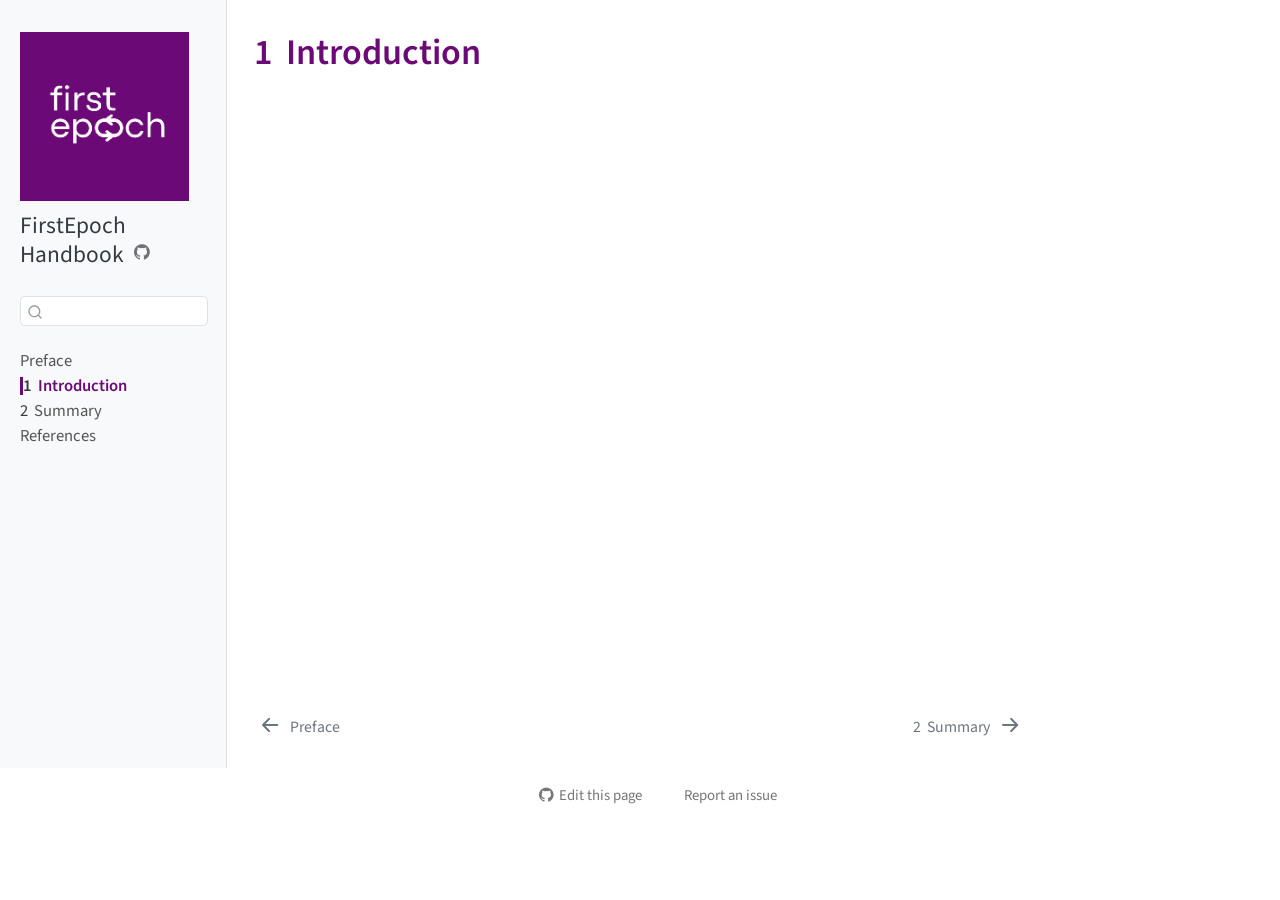
==== intro.html @ e21d6d07 "Built site for gh-pages" ====
<!DOCTYPE html>
<html xmlns="http://www.w3.org/1999/xhtml" lang="en" xml:lang="en"><head>

<meta charset="utf-8">
<meta name="generator" content="quarto-1.9.38">

<meta name="viewport" content="width=device-width, initial-scale=1.0, user-scalable=yes">


<title>1&nbsp; Introduction – FirstEpoch Handbook</title>
<style>
/* Default styles provided by pandoc.
** See https://pandoc.org/MANUAL.html#variables-for-html for config info.
*/
code{white-space: pre-wrap;}
span.smallcaps{font-variant: small-caps;}
div.columns{display: flex; gap: min(4vw, 1.5em);}
div.column{flex: auto; overflow-x: auto;}
div.hanging-indent{margin-left: 1.5em; text-indent: -1.5em;}
ul.task-list{list-style: none;}
ul.task-list li input[type="checkbox"] {
  width: 0.8em;
  margin: 0 0.8em 0.2em -1em; /* quarto-specific, see https://github.com/quarto-dev/quarto-cli/issues/4556 */ 
  vertical-align: middle;
}
</style>


<script src="site_libs/quarto-nav/quarto-nav.js"></script>
<script src="site_libs/quarto-nav/headroom.min.js"></script>
<script src="site_libs/clipboard/clipboard.min.js"></script>
<script src="site_libs/quarto-search/autocomplete.umd.js"></script>
<script src="site_libs/quarto-search/fuse.min.js"></script>
<script src="site_libs/quarto-search/quarto-search.js"></script>
<meta name="quarto:offset" content="./">
<link href="./summary.html" rel="next">
<link href="./index.html" rel="prev">
<link href="./assets/logo-square.png" rel="icon" type="image/png">
<script src="site_libs/quarto-html/quarto.js" type="module"></script>
<script src="site_libs/quarto-html/tabsets/tabsets.js" type="module"></script>
<script src="site_libs/quarto-html/popper.min.js"></script>
<script src="site_libs/quarto-html/tippy.umd.min.js"></script>
<script src="site_libs/quarto-html/anchor.min.js"></script>
<link href="site_libs/quarto-html/tippy.css" rel="stylesheet">
<link href="site_libs/quarto-html/quarto-syntax-highlighting-de63f62b328812d8e578a4d74e282472.css" rel="stylesheet" id="quarto-text-highlighting-styles">
<script src="site_libs/bootstrap/bootstrap.min.js"></script>
<link href="site_libs/bootstrap/bootstrap-icons.css" rel="stylesheet">
<link href="site_libs/bootstrap/bootstrap-70122dcd299b088958f5e030dedbab4e.min.css" rel="stylesheet" append-hash="true" id="quarto-bootstrap" data-mode="light">
<script id="quarto-search-options" type="application/json">{
  "location": "sidebar",
  "copy-button": false,
  "collapse-after": 3,
  "panel-placement": "start",
  "type": "textbox",
  "limit": 50,
  "keyboard-shortcut": [
    "f",
    "/",
    "s"
  ],
  "show-item-context": false,
  "language": {
    "search-no-results-text": "No results",
    "search-matching-documents-text": "matching documents",
    "search-copy-link-title": "Copy link to search",
    "search-hide-matches-text": "Hide additional matches",
    "search-more-match-text": "more match in this document",
    "search-more-matches-text": "more matches in this document",
    "search-clear-button-title": "Clear",
    "search-text-placeholder": "",
    "search-detached-cancel-button-title": "Cancel",
    "search-submit-button-title": "Submit",
    "search-label": "Search"
  }
}</script>


</head>

<body class="nav-sidebar docked quarto-light">

<div id="quarto-search-results"></div>
  <header id="quarto-header" class="headroom fixed-top">
  <nav class="quarto-secondary-nav">
    <div class="container-fluid d-flex">
      <button type="button" class="quarto-btn-toggle btn" data-bs-toggle="collapse" role="button" data-bs-target=".quarto-sidebar-collapse-item" aria-controls="quarto-sidebar" aria-expanded="false" aria-label="Toggle sidebar navigation" onclick="if (window.quartoToggleHeadroom) { window.quartoToggleHeadroom(); }">
        <i class="bi bi-layout-text-sidebar-reverse"></i>
      </button>
        <nav class="quarto-page-breadcrumbs" aria-label="breadcrumb"><ol class="breadcrumb"><li class="breadcrumb-item"><a href="./intro.html"><span class="chapter-number">1</span>&nbsp; <span class="chapter-title">Introduction</span></a></li></ol></nav>
        <a class="flex-grow-1" role="navigation" data-bs-toggle="collapse" data-bs-target=".quarto-sidebar-collapse-item" aria-controls="quarto-sidebar" aria-expanded="false" aria-label="Toggle sidebar navigation" onclick="if (window.quartoToggleHeadroom) { window.quartoToggleHeadroom(); }">      
        </a>
      <button type="button" class="btn quarto-search-button" aria-label="Search" onclick="window.quartoOpenSearch();">
        <i class="bi bi-search"></i>
      </button>
    </div>
  </nav>
</header>
<!-- content -->
<div id="quarto-content" class="quarto-container page-columns page-rows-contents page-layout-article">
<!-- sidebar -->
  <nav id="quarto-sidebar" class="sidebar collapse collapse-horizontal quarto-sidebar-collapse-item sidebar-navigation docked overflow-auto">
    <div class="pt-lg-2 mt-2 text-left sidebar-header sidebar-header-stacked">
      <a href="./index.html" class="sidebar-logo-link">
      <img src="./assets/logo-square.png" alt="" class="sidebar-logo light-content py-0 d-lg-inline d-none">
      <img src="./assets/logo-square.png" alt="" class="sidebar-logo dark-content py-0 d-lg-inline d-none">
      </a>
    <div class="sidebar-title mb-0 py-0">
      <a href="./">FirstEpoch Handbook</a> 
        <div class="sidebar-tools-main">
    <a href="https://github.com/firstepoch/handbook" title="Source Code" class="quarto-navigation-tool px-1" aria-label="Source Code"><i class="bi bi-github"></i></a>
</div>
    </div>
      </div>
        <div class="mt-2 flex-shrink-0 align-items-center">
        <div class="sidebar-search">
        <div id="quarto-search" class="" title="Search"></div>
        </div>
        </div>
    <div class="sidebar-menu-container"> 
    <ul class="list-unstyled mt-1">
        <li class="sidebar-item">
  <div class="sidebar-item-container"> 
  <a href="./index.html" class="sidebar-item-text sidebar-link">
 <span class="menu-text">Preface</span></a>
  </div>
</li>
        <li class="sidebar-item">
  <div class="sidebar-item-container"> 
  <a href="./intro.html" class="sidebar-item-text sidebar-link active">
 <span class="menu-text"><span class="chapter-number">1</span>&nbsp; <span class="chapter-title">Introduction</span></span></a>
  </div>
</li>
        <li class="sidebar-item">
  <div class="sidebar-item-container"> 
  <a href="./summary.html" class="sidebar-item-text sidebar-link">
 <span class="menu-text"><span class="chapter-number">2</span>&nbsp; <span class="chapter-title">Summary</span></span></a>
  </div>
</li>
        <li class="sidebar-item">
  <div class="sidebar-item-container"> 
  <a href="./references.html" class="sidebar-item-text sidebar-link">
 <span class="menu-text">References</span></a>
  </div>
</li>
    </ul>
    </div>
</nav>
<div id="quarto-sidebar-glass" class="quarto-sidebar-collapse-item" data-bs-toggle="collapse" data-bs-target=".quarto-sidebar-collapse-item"></div>
<!-- margin-sidebar -->
    <div id="quarto-margin-sidebar" class="sidebar margin-sidebar zindex-bottom">
        
    </div>
<!-- main -->
<main class="content" id="quarto-document-content">

<header id="title-block-header" class="quarto-title-block default">
<div class="quarto-title">
<h1 class="title"><span class="chapter-number">1</span>&nbsp; <span class="chapter-title">Introduction</span></h1>
</div>



<div class="quarto-title-meta">

    
  
    
  </div>
  


</header>





</main> <!-- /main -->
<script id="quarto-html-after-body" type="application/javascript">
  window.document.addEventListener("DOMContentLoaded", function (event) {
    const icon = "";
    const anchorJS = new window.AnchorJS();
    anchorJS.options = {
      placement: 'right',
      icon: icon
    };
    anchorJS.add('.anchored');
    const isCodeAnnotation = (el) => {
      for (const clz of el.classList) {
        if (clz.startsWith('code-annotation-')) {                     
          return true;
        }
      }
      return false;
    }
    const onCopySuccess = function(e) {
      // button target
      const button = e.trigger;
      // don't keep focus
      button.blur();
      // flash "checked"
      button.classList.add('code-copy-button-checked');
      var currentTitle = button.getAttribute("title");
      button.setAttribute("title", "Copied!");
      let tooltip;
      if (window.bootstrap) {
        button.setAttribute("data-bs-toggle", "tooltip");
        button.setAttribute("data-bs-placement", "left");
        button.setAttribute("data-bs-title", "Copied!");
        tooltip = new bootstrap.Tooltip(button, 
          { trigger: "manual", 
            customClass: "code-copy-button-tooltip",
            offset: [0, -8]});
        tooltip.show();    
      }
      setTimeout(function() {
        if (tooltip) {
          tooltip.hide();
          button.removeAttribute("data-bs-title");
          button.removeAttribute("data-bs-toggle");
          button.removeAttribute("data-bs-placement");
        }
        button.setAttribute("title", currentTitle);
        button.classList.remove('code-copy-button-checked');
      }, 1000);
      // clear code selection
      e.clearSelection();
    }
    const getTextToCopy = function(trigger) {
      const outerScaffold = trigger.parentElement.cloneNode(true);
      const codeEl = outerScaffold.querySelector('code');
      for (const childEl of codeEl.children) {
        if (isCodeAnnotation(childEl)) {
          childEl.remove();
        }
      }
      return codeEl.innerText;
    }
    const clipboard = new window.ClipboardJS('.code-copy-button:not([data-in-quarto-modal])', {
      text: getTextToCopy
    });
    clipboard.on('success', onCopySuccess);
    if (window.document.getElementById('quarto-embedded-source-code-modal')) {
      const clipboardModal = new window.ClipboardJS('.code-copy-button[data-in-quarto-modal]', {
        text: getTextToCopy,
        container: window.document.getElementById('quarto-embedded-source-code-modal')
      });
      clipboardModal.on('success', onCopySuccess);
    }
      var localhostRegex = new RegExp(/^(?:http|https):\/\/localhost\:?[0-9]*\//);
      var mailtoRegex = new RegExp(/^mailto:/);
        var filterRegex = new RegExp("https:\/\/firstepoch\.github\.io\/handbook\/");
      var isInternal = (href) => {
          return filterRegex.test(href) || localhostRegex.test(href) || mailtoRegex.test(href);
      }
      // Inspect non-navigation links and adorn them if external
     var links = window.document.querySelectorAll('a[href]:not(.nav-link):not(.navbar-brand):not(.toc-action):not(.sidebar-link):not(.sidebar-item-toggle):not(.pagination-link):not(.no-external):not([aria-hidden]):not(.dropdown-item):not(.quarto-navigation-tool):not(.about-link)');
      for (var i=0; i<links.length; i++) {
        const link = links[i];
        if (!isInternal(link.href)) {
          // undo the damage that might have been done by quarto-nav.js in the case of
          // links that we want to consider external
          if (link.dataset.originalHref !== undefined) {
            link.href = link.dataset.originalHref;
          }
        }
      }
    function tippyHover(el, contentFn, onTriggerFn, onUntriggerFn) {
      const config = {
        allowHTML: true,
        maxWidth: 500,
        delay: 100,
        arrow: false,
        appendTo: function(el) {
            return el.parentElement;
        },
        interactive: true,
        interactiveBorder: 10,
        theme: 'quarto',
        placement: 'bottom-start',
      };
      if (contentFn) {
        config.content = contentFn;
      }
      if (onTriggerFn) {
        config.onTrigger = onTriggerFn;
      }
      if (onUntriggerFn) {
        config.onUntrigger = onUntriggerFn;
      }
      window.tippy(el, config); 
    }
    const noterefs = window.document.querySelectorAll('a[role="doc-noteref"]');
    for (var i=0; i<noterefs.length; i++) {
      const ref = noterefs[i];
      tippyHover(ref, function() {
        // use id or data attribute instead here
        let href = ref.getAttribute('data-footnote-href') || ref.getAttribute('href');
        try { href = new URL(href).hash; } catch {}
        const id = href.replace(/^#\/?/, "");
        const note = window.document.getElementById(id);
        if (note) {
          return note.innerHTML;
        } else {
          return "";
        }
      });
    }
    const xrefs = window.document.querySelectorAll('a.quarto-xref');
    const processXRef = (id, note) => {
      // Strip column container classes
      const stripColumnClz = (el) => {
        el.classList.remove("page-full", "page-columns");
        if (el.children) {
          for (const child of el.children) {
            stripColumnClz(child);
          }
        }
      }
      stripColumnClz(note)
      if (id === null || id.startsWith('sec-')) {
        // Special case sections, only their first couple elements
        const container = document.createElement("div");
        if (note.children && note.children.length > 2) {
          container.appendChild(note.children[0].cloneNode(true));
          for (let i = 1; i < note.children.length; i++) {
            const child = note.children[i];
            if (child.tagName === "P" && child.innerText === "") {
              continue;
            } else {
              container.appendChild(child.cloneNode(true));
              break;
            }
          }
          if (window.Quarto?.typesetMath) {
            window.Quarto.typesetMath(container);
          }
          return container.innerHTML
        } else {
          if (window.Quarto?.typesetMath) {
            window.Quarto.typesetMath(note);
          }
          return note.innerHTML;
        }
      } else {
        // Remove any anchor links if they are present
        const anchorLink = note.querySelector('a.anchorjs-link');
        if (anchorLink) {
          anchorLink.remove();
        }
        if (window.Quarto?.typesetMath) {
          window.Quarto.typesetMath(note);
        }
        if (note.classList.contains("callout")) {
          return note.outerHTML;
        } else {
          return note.innerHTML;
        }
      }
    }
    for (var i=0; i<xrefs.length; i++) {
      const xref = xrefs[i];
      tippyHover(xref, undefined, function(instance) {
        instance.disable();
        let url = xref.getAttribute('href');
        let hash = undefined; 
        if (url.startsWith('#')) {
          hash = url;
        } else {
          try { hash = new URL(url).hash; } catch {}
        }
        if (hash) {
          const id = hash.replace(/^#\/?/, "");
          const note = window.document.getElementById(id);
          if (note !== null) {
            try {
              const html = processXRef(id, note.cloneNode(true));
              instance.setContent(html);
            } finally {
              instance.enable();
              instance.show();
            }
          } else {
            // See if we can fetch this
            fetch(url.split('#')[0])
            .then(res => res.text())
            .then(html => {
              const parser = new DOMParser();
              const htmlDoc = parser.parseFromString(html, "text/html");
              const note = htmlDoc.getElementById(id);
              if (note !== null) {
                const html = processXRef(id, note);
                instance.setContent(html);
              } 
            }).finally(() => {
              instance.enable();
              instance.show();
            });
          }
        } else {
          // See if we can fetch a full url (with no hash to target)
          // This is a special case and we should probably do some content thinning / targeting
          fetch(url)
          .then(res => res.text())
          .then(html => {
            const parser = new DOMParser();
            const htmlDoc = parser.parseFromString(html, "text/html");
            const note = htmlDoc.querySelector('main.content');
            if (note !== null) {
              // This should only happen for chapter cross references
              // (since there is no id in the URL)
              // remove the first header
              if (note.children.length > 0 && note.children[0].tagName === "HEADER") {
                note.children[0].remove();
              }
              const html = processXRef(null, note);
              instance.setContent(html);
            } 
          }).finally(() => {
            instance.enable();
            instance.show();
          });
        }
      }, function(instance) {
      });
    }
        let selectedAnnoteEl;
        const selectorForAnnotation = ( cell, annotation) => {
          let cellAttr = 'data-code-cell="' + cell + '"';
          let lineAttr = 'data-code-annotation="' +  annotation + '"';
          const selector = 'span[' + cellAttr + '][' + lineAttr + ']';
          return selector;
        }
        const selectCodeLines = (annoteEl) => {
          const doc = window.document;
          const targetCell = annoteEl.getAttribute("data-target-cell");
          const targetAnnotation = annoteEl.getAttribute("data-target-annotation");
          const annoteSpan = window.document.querySelector(selectorForAnnotation(targetCell, targetAnnotation));
          const lines = annoteSpan.getAttribute("data-code-lines").split(",");
          const lineIds = lines.map((line) => {
            return targetCell + "-" + line;
          })
          let top = null;
          let height = null;
          let parent = null;
          if (lineIds.length > 0) {
              //compute the position of the single el (top and bottom and make a div)
              const el = window.document.getElementById(lineIds[0]);
              top = el.offsetTop;
              height = el.offsetHeight;
              parent = el.parentElement.parentElement;
            if (lineIds.length > 1) {
              const lastEl = window.document.getElementById(lineIds[lineIds.length - 1]);
              const bottom = lastEl.offsetTop + lastEl.offsetHeight;
              height = bottom - top;
            }
            if (top !== null && height !== null && parent !== null) {
              // cook up a div (if necessary) and position it 
              let div = window.document.getElementById("code-annotation-line-highlight");
              if (div === null) {
                div = window.document.createElement("div");
                div.setAttribute("id", "code-annotation-line-highlight");
                div.style.position = 'absolute';
                parent.appendChild(div);
              }
              div.style.top = top - 2 + "px";
              div.style.height = height + 4 + "px";
              div.style.left = 0;
              let gutterDiv = window.document.getElementById("code-annotation-line-highlight-gutter");
              if (gutterDiv === null) {
                gutterDiv = window.document.createElement("div");
                gutterDiv.setAttribute("id", "code-annotation-line-highlight-gutter");
                gutterDiv.style.position = 'absolute';
                const codeCell = window.document.getElementById(targetCell);
                const gutter = codeCell.querySelector('.code-annotation-gutter');
                gutter.appendChild(gutterDiv);
              }
              gutterDiv.style.top = top - 2 + "px";
              gutterDiv.style.height = height + 4 + "px";
            }
            selectedAnnoteEl = annoteEl;
          }
        };
        const unselectCodeLines = () => {
          const elementsIds = ["code-annotation-line-highlight", "code-annotation-line-highlight-gutter"];
          elementsIds.forEach((elId) => {
            const div = window.document.getElementById(elId);
            if (div) {
              div.remove();
            }
          });
          selectedAnnoteEl = undefined;
        };
          // Handle positioning of the toggle
      window.addEventListener(
        "resize",
        throttle(() => {
          elRect = undefined;
          if (selectedAnnoteEl) {
            selectCodeLines(selectedAnnoteEl);
          }
        }, 10)
      );
      function throttle(fn, ms) {
      let throttle = false;
      let timer;
        return (...args) => {
          if(!throttle) { // first call gets through
              fn.apply(this, args);
              throttle = true;
          } else { // all the others get throttled
              if(timer) clearTimeout(timer); // cancel #2
              timer = setTimeout(() => {
                fn.apply(this, args);
                timer = throttle = false;
              }, ms);
          }
        };
      }
        // Attach click handler to the DT
        const annoteDls = window.document.querySelectorAll('dt[data-target-cell]');
        for (const annoteDlNode of annoteDls) {
          annoteDlNode.addEventListener('click', (event) => {
            const clickedEl = event.target;
            if (clickedEl !== selectedAnnoteEl) {
              unselectCodeLines();
              const activeEl = window.document.querySelector('dt[data-target-cell].code-annotation-active');
              if (activeEl) {
                activeEl.classList.remove('code-annotation-active');
              }
              selectCodeLines(clickedEl);
              clickedEl.classList.add('code-annotation-active');
            } else {
              // Unselect the line
              unselectCodeLines();
              clickedEl.classList.remove('code-annotation-active');
            }
          });
        }
    const findCites = (el) => {
      const parentEl = el.parentElement;
      if (parentEl) {
        const cites = parentEl.dataset.cites;
        if (cites) {
          return {
            el,
            cites: cites.split(' ')
          };
        } else {
          return findCites(el.parentElement)
        }
      } else {
        return undefined;
      }
    };
    var bibliorefs = window.document.querySelectorAll('a[role="doc-biblioref"]');
    for (var i=0; i<bibliorefs.length; i++) {
      const ref = bibliorefs[i];
      const citeInfo = findCites(ref);
      if (citeInfo) {
        tippyHover(citeInfo.el, function() {
          var popup = window.document.createElement('div');
          citeInfo.cites.forEach(function(cite) {
            var citeDiv = window.document.createElement('div');
            citeDiv.classList.add('hanging-indent');
            citeDiv.classList.add('csl-entry');
            var biblioDiv = window.document.getElementById('ref-' + cite);
            if (biblioDiv) {
              citeDiv.innerHTML = biblioDiv.innerHTML;
            }
            popup.appendChild(citeDiv);
          });
          return popup.innerHTML;
        });
      }
    }
  });
  </script>
<nav class="page-navigation">
  <div class="nav-page nav-page-previous">
      <a href="./index.html" class="pagination-link" aria-label="Preface">
        <i class="bi bi-arrow-left-short"></i> <span class="nav-page-text">Preface</span>
      </a>          
  </div>
  <div class="nav-page nav-page-next">
      <a href="./summary.html" class="pagination-link" aria-label="Summary">
        <span class="nav-page-text"><span class="chapter-number">2</span>&nbsp; <span class="chapter-title">Summary</span></span> <i class="bi bi-arrow-right-short"></i>
      </a>
  </div>
</nav>
</div> <!-- /content -->




<footer class="footer"><div class="nav-footer"><div class="nav-footer-center"><div class="toc-actions"><ul><li><a href="https://github.com/firstepoch/handbook/edit/main/intro.qmd" class="toc-action"><i class="bi bi-github"></i>Edit this page</a></li><li><a href="https://github.com/firstepoch/handbook/issues/new" class="toc-action"><i class="bi empty"></i>Report an issue</a></li></ul></div></div></div></footer></body></html>
---- site_libs/quarto-html/tippy.css ----
.tippy-box[data-animation=fade][data-state=hidden]{opacity:0}[data-tippy-root]{max-width:calc(100vw - 10px)}.tippy-box{position:relative;background-color:#333;color:#fff;border-radius:4px;font-size:14px;line-height:1.4;white-space:normal;outline:0;transition-property:transform,visibility,opacity}.tippy-box[data-placement^=top]>.tippy-arrow{bottom:0}.tippy-box[data-placement^=top]>.tippy-arrow:before{bottom:-7px;left:0;border-width:8px 8px 0;border-top-color:initial;transform-origin:center top}.tippy-box[data-placement^=bottom]>.tippy-arrow{top:0}.tippy-box[data-placement^=bottom]>.tippy-arrow:before{top:-7px;left:0;border-width:0 8px 8px;border-bottom-color:initial;transform-origin:center bottom}.tippy-box[data-placement^=left]>.tippy-arrow{right:0}.tippy-box[data-placement^=left]>.tippy-arrow:before{border-width:8px 0 8px 8px;border-left-color:initial;right:-7px;transform-origin:center left}.tippy-box[data-placement^=right]>.tippy-arrow{left:0}.tippy-box[data-placement^=right]>.tippy-arrow:before{left:-7px;border-width:8px 8px 8px 0;border-right-color:initial;transform-origin:center right}.tippy-box[data-inertia][data-state=visible]{transition-timing-function:cubic-bezier(.54,1.5,.38,1.11)}.tippy-arrow{width:16px;height:16px;color:#333}.tippy-arrow:before{content:"";position:absolute;border-color:transparent;border-style:solid}.tippy-content{position:relative;padding:5px 9px;z-index:1}
---- site_libs/quarto-html/quarto-syntax-highlighting-de63f62b328812d8e578a4d74e282472.css ----
/* quarto syntax highlight colors */
:root {
  --quarto-hl-al-color: #ff5555;
  --quarto-hl-an-color: #6a737d;
  --quarto-hl-at-color: #d73a49;
  --quarto-hl-bn-color: #005cc5;
  --quarto-hl-bu-color: #d73a49;
  --quarto-hl-ch-color: #032f62;
  --quarto-hl-co-color: #6a737d;
  --quarto-hl-cv-color: #6a737d;
  --quarto-hl-cn-color: #005cc5;
  --quarto-hl-cf-color: #d73a49;
  --quarto-hl-dt-color: #d73a49;
  --quarto-hl-dv-color: #005cc5;
  --quarto-hl-do-color: #6a737d;
  --quarto-hl-er-color: #ff5555;
  --quarto-hl-ex-color: #d73a49;
  --quarto-hl-fl-color: #005cc5;
  --quarto-hl-fu-color: #6f42c1;
  --quarto-hl-im-color: #032f62;
  --quarto-hl-in-color: #6a737d;
  --quarto-hl-kw-color: #d73a49;
  --quarto-hl-op-color: #24292e;
  --quarto-hl-pp-color: #d73a49;
  --quarto-hl-re-color: #6a737d;
  --quarto-hl-sc-color: #005cc5;
  --quarto-hl-ss-color: #032f62;
  --quarto-hl-st-color: #032f62;
  --quarto-hl-va-color: #e36209;
  --quarto-hl-vs-color: #032f62;
  --quarto-hl-wa-color: #ff5555;
}

/* other quarto variables */
:root {
  --quarto-font-monospace: SFMono-Regular, Menlo, Monaco, Consolas, "Liberation Mono", "Courier New", monospace;
}

/* syntax highlight based on Pandoc's rules */
pre > code.sourceCode > span {
  color: #24292e;
}

code.sourceCode > span {
  color: #24292e;
}

div.sourceCode,
div.sourceCode pre.sourceCode {
  color: #24292e;
}

/* Normal */
code span {
  color: #24292e;
}

/* Alert */
code span.al {
  font-weight: bold;
  color: #ff5555;
}

/* Annotation */
code span.an {
  color: #6a737d;
}

/* Attribute */
code span.at {
  color: #d73a49;
}

/* BaseN */
code span.bn {
  color: #005cc5;
}

/* BuiltIn */
code span.bu {
  color: #d73a49;
}

/* ControlFlow */
code span.cf {
  color: #d73a49;
}

/* Char */
code span.ch {
  color: #032f62;
}

/* Constant */
code span.cn {
  color: #005cc5;
}

/* Comment */
code span.co {
  color: #6a737d;
}

/* CommentVar */
code span.cv {
  color: #6a737d;
}

/* Documentation */
code span.do {
  color: #6a737d;
}

/* DataType */
code span.dt {
  color: #d73a49;
}

/* DecVal */
code span.dv {
  color: #005cc5;
}

/* Error */
code span.er {
  color: #ff5555;
  text-decoration: underline;
}

/* Extension */
code span.ex {
  font-weight: bold;
  color: #d73a49;
}

/* Float */
code span.fl {
  color: #005cc5;
}

/* Function */
code span.fu {
  color: #6f42c1;
}

/* Import */
code span.im {
  color: #032f62;
}

/* Information */
code span.in {
  color: #6a737d;
}

/* Keyword */
code span.kw {
  color: #d73a49;
}

/* Operator */
code span.op {
  color: #24292e;
}

/* Preprocessor */
code span.pp {
  color: #d73a49;
}

/* RegionMarker */
code span.re {
  color: #6a737d;
}

/* SpecialChar */
code span.sc {
  color: #005cc5;
}

/* SpecialString */
code span.ss {
  color: #032f62;
}

/* String */
code span.st {
  color: #032f62;
}

/* Variable */
code span.va {
  color: #e36209;
}

/* VerbatimString */
code span.vs {
  color: #032f62;
}

/* Warning */
code span.wa {
  color: #ff5555;
}

.prevent-inlining {
  content: "</";
}

/*# sourceMappingURL=e073dde7d9be180d5cbafa952671d6f8.css.map */
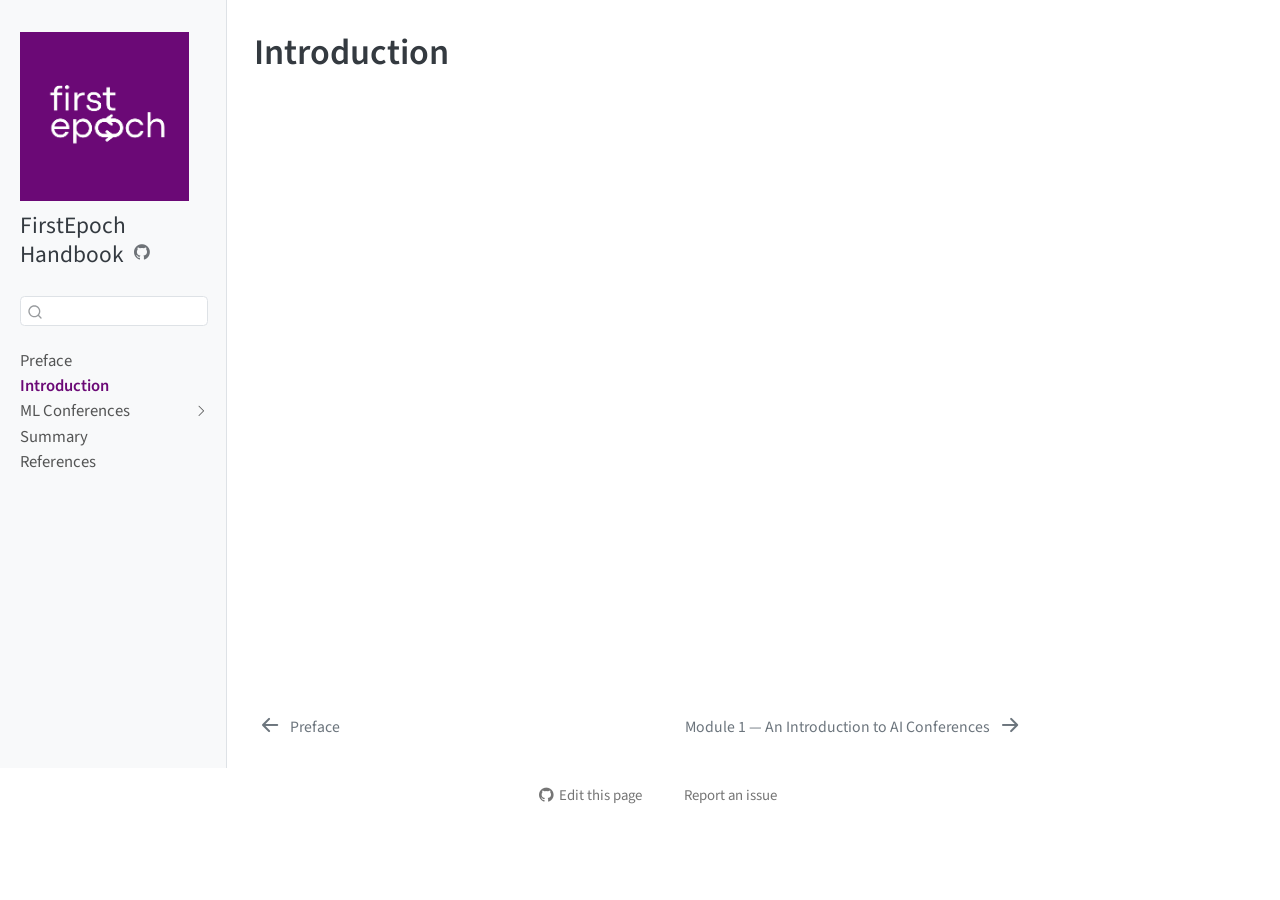
==== commit d6d593e3: "Built site for gh-pages" ====
--- a/intro.html
+++ b/intro.html
@@ -7,7 +7,7 @@
 <meta name="viewport" content="width=device-width, initial-scale=1.0, user-scalable=yes">
 
 
-<title>1&nbsp; Introduction – FirstEpoch Handbook</title>
+<title>Introduction – FirstEpoch Handbook</title>
 <style>
 /* Default styles provided by pandoc.
 ** See https://pandoc.org/MANUAL.html#variables-for-html for config info.
@@ -33,7 +33,7 @@
 <script src="site_libs/quarto-search/fuse.min.js"></script>
 <script src="site_libs/quarto-search/quarto-search.js"></script>
 <meta name="quarto:offset" content="./">
-<link href="./summary.html" rel="next">
+<link href="./ml-conferences/module-01.html" rel="next">
 <link href="./index.html" rel="prev">
 <link href="./assets/logo-square.png" rel="icon" type="image/png">
 <script src="site_libs/quarto-html/quarto.js" type="module"></script>
@@ -45,7 +45,7 @@
 <link href="site_libs/quarto-html/quarto-syntax-highlighting-de63f62b328812d8e578a4d74e282472.css" rel="stylesheet" id="quarto-text-highlighting-styles">
 <script src="site_libs/bootstrap/bootstrap.min.js"></script>
 <link href="site_libs/bootstrap/bootstrap-icons.css" rel="stylesheet">
-<link href="site_libs/bootstrap/bootstrap-70122dcd299b088958f5e030dedbab4e.min.css" rel="stylesheet" append-hash="true" id="quarto-bootstrap" data-mode="light">
+<link href="site_libs/bootstrap/bootstrap-e29d9ed044f3b7b83aef36552862d4b3.min.css" rel="stylesheet" append-hash="true" id="quarto-bootstrap" data-mode="light">
 <script id="quarto-search-options" type="application/json">{
   "location": "sidebar",
   "copy-button": false,
@@ -86,7 +86,7 @@
       <button type="button" class="quarto-btn-toggle btn" data-bs-toggle="collapse" role="button" data-bs-target=".quarto-sidebar-collapse-item" aria-controls="quarto-sidebar" aria-expanded="false" aria-label="Toggle sidebar navigation" onclick="if (window.quartoToggleHeadroom) { window.quartoToggleHeadroom(); }">
         <i class="bi bi-layout-text-sidebar-reverse"></i>
       </button>
-        <nav class="quarto-page-breadcrumbs" aria-label="breadcrumb"><ol class="breadcrumb"><li class="breadcrumb-item"><a href="./intro.html"><span class="chapter-number">1</span>&nbsp; <span class="chapter-title">Introduction</span></a></li></ol></nav>
+        <nav class="quarto-page-breadcrumbs" aria-label="breadcrumb"><ol class="breadcrumb"><li class="breadcrumb-item"><a href="./intro.html"><span class="chapter-title">Introduction</span></a></li></ol></nav>
         <a class="flex-grow-1" role="navigation" data-bs-toggle="collapse" data-bs-target=".quarto-sidebar-collapse-item" aria-controls="quarto-sidebar" aria-expanded="false" aria-label="Toggle sidebar navigation" onclick="if (window.quartoToggleHeadroom) { window.quartoToggleHeadroom(); }">      
         </a>
       <button type="button" class="btn quarto-search-button" aria-label="Search" onclick="window.quartoOpenSearch();">
@@ -126,14 +126,28 @@
 </li>
         <li class="sidebar-item">
   <div class="sidebar-item-container"> 
-  <a href="./intro.html" class="sidebar-item-text sidebar-link active">
- <span class="menu-text"><span class="chapter-number">1</span>&nbsp; <span class="chapter-title">Introduction</span></span></a>
+  <a href="./intro.html" class="sidebar-item-text sidebar-link active"><span class="chapter-title">Introduction</span></a>
   </div>
 </li>
+        <li class="sidebar-item sidebar-item-section">
+      <div class="sidebar-item-container"> 
+            <a class="sidebar-item-text sidebar-link text-start collapsed" data-bs-toggle="collapse" data-bs-target="#quarto-sidebar-section-1" role="navigation" aria-expanded="false">
+ <span class="menu-text">ML Conferences</span></a>
+          <a class="sidebar-item-toggle text-start collapsed" data-bs-toggle="collapse" data-bs-target="#quarto-sidebar-section-1" role="navigation" aria-expanded="false" aria-label="Toggle section">
+            <i class="bi bi-chevron-right ms-2"></i>
+          </a> 
+      </div>
+      <ul id="quarto-sidebar-section-1" class="collapse list-unstyled sidebar-section depth1 ">  
+          <li class="sidebar-item">
+  <div class="sidebar-item-container"> 
+  <a href="./ml-conferences/module-01.html" class="sidebar-item-text sidebar-link"><span class="chapter-title">Module 1 — An Introduction to AI Conferences</span></a>
+  </div>
+</li>
+      </ul>
+  </li>
         <li class="sidebar-item">
   <div class="sidebar-item-container"> 
-  <a href="./summary.html" class="sidebar-item-text sidebar-link">
- <span class="menu-text"><span class="chapter-number">2</span>&nbsp; <span class="chapter-title">Summary</span></span></a>
+  <a href="./summary.html" class="sidebar-item-text sidebar-link"><span class="chapter-title">Summary</span></a>
   </div>
 </li>
         <li class="sidebar-item">
@@ -155,7 +169,7 @@
 
 <header id="title-block-header" class="quarto-title-block default">
 <div class="quarto-title">
-<h1 class="title"><span class="chapter-number">1</span>&nbsp; <span class="chapter-title">Introduction</span></h1>
+<h1 class="title"><span class="chapter-title">Introduction</span></h1>
 </div>
 
 
@@ -583,8 +597,8 @@
       </a>          
   </div>
   <div class="nav-page nav-page-next">
-      <a href="./summary.html" class="pagination-link" aria-label="Summary">
-        <span class="nav-page-text"><span class="chapter-number">2</span>&nbsp; <span class="chapter-title">Summary</span></span> <i class="bi bi-arrow-right-short"></i>
+      <a href="./ml-conferences/module-01.html" class="pagination-link" aria-label="Module 1 — An Introduction to AI Conferences">
+        <span class="nav-page-text"><span class="chapter-title">Module 1 — An Introduction to AI Conferences</span></span> <i class="bi bi-arrow-right-short"></i>
       </a>
   </div>
 </nav>
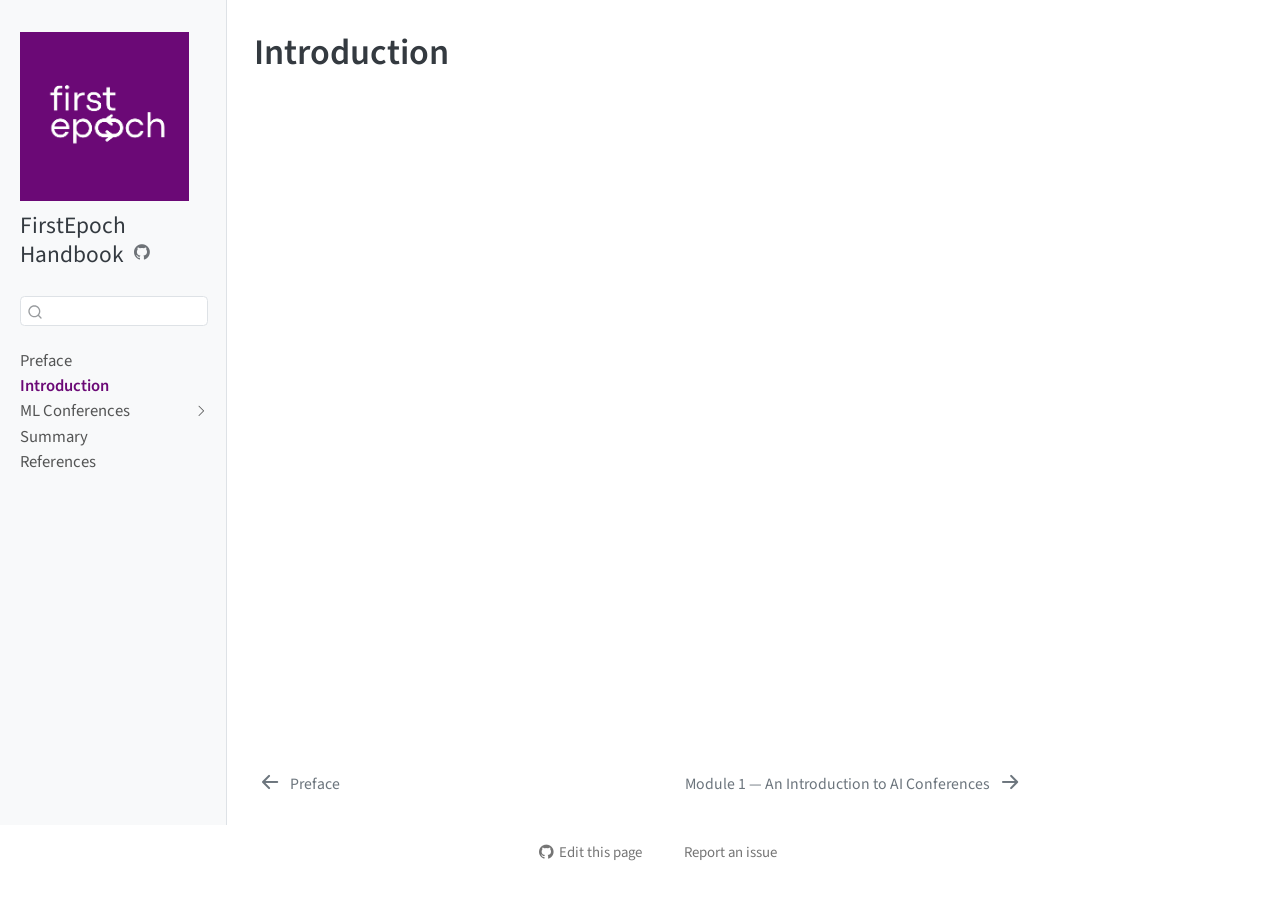
==== commit cbae33bf: "Built site for gh-pages" ====
--- a/intro.html
+++ b/intro.html
@@ -2,7 +2,7 @@
 <html xmlns="http://www.w3.org/1999/xhtml" lang="en" xml:lang="en"><head>
 
 <meta charset="utf-8">
-<meta name="generator" content="quarto-1.9.38">
+<meta name="generator" content="quarto-1.10.18">
 
 <meta name="viewport" content="width=device-width, initial-scale=1.0, user-scalable=yes">
 
@@ -12,10 +12,13 @@
 /* Default styles provided by pandoc.
 ** See https://pandoc.org/MANUAL.html#variables-for-html for config info.
 */
-code{white-space: pre-wrap;}
 span.smallcaps{font-variant: small-caps;}
-div.columns{display: flex; gap: min(4vw, 1.5em);}
-div.column{flex: auto; overflow-x: auto;}
+div.columns{display: flex; gap: 1.5em;}
+div.column{flex: auto;}
+@media screen {
+div.columns{gap: min(4vw, 1.5em);}
+div.column{overflow-x: auto;}
+}
 div.hanging-indent{margin-left: 1.5em; text-indent: -1.5em;}
 ul.task-list{list-style: none;}
 ul.task-list li input[type="checkbox"] {
@@ -42,10 +45,10 @@
 <script src="site_libs/quarto-html/tippy.umd.min.js"></script>
 <script src="site_libs/quarto-html/anchor.min.js"></script>
 <link href="site_libs/quarto-html/tippy.css" rel="stylesheet">
-<link href="site_libs/quarto-html/quarto-syntax-highlighting-de63f62b328812d8e578a4d74e282472.css" rel="stylesheet" id="quarto-text-highlighting-styles">
+<link href="site_libs/quarto-html/quarto-syntax-highlighting-bb62276ab45c84d9efd712f51ff97b5a.css" rel="stylesheet" id="quarto-text-highlighting-styles">
 <script src="site_libs/bootstrap/bootstrap.min.js"></script>
 <link href="site_libs/bootstrap/bootstrap-icons.css" rel="stylesheet">
-<link href="site_libs/bootstrap/bootstrap-e29d9ed044f3b7b83aef36552862d4b3.min.css" rel="stylesheet" append-hash="true" id="quarto-bootstrap" data-mode="light">
+<link href="site_libs/bootstrap/bootstrap-c74688b8ca632473d0e859265b7ac08c.min.css" rel="stylesheet" append-hash="true" id="quarto-bootstrap" data-mode="light">
 <script id="quarto-search-options" type="application/json">{
   "location": "sidebar",
   "copy-button": false,
@@ -141,6 +144,16 @@
           <li class="sidebar-item">
   <div class="sidebar-item-container"> 
   <a href="./ml-conferences/module-01.html" class="sidebar-item-text sidebar-link"><span class="chapter-title">Module 1 — An Introduction to AI Conferences</span></a>
+  </div>
+</li>
+          <li class="sidebar-item">
+  <div class="sidebar-item-container"> 
+  <a href="./ml-conferences/module-02.html" class="sidebar-item-text sidebar-link"><span class="chapter-title">Module 2 — Choosing a Venue</span></a>
+  </div>
+</li>
+          <li class="sidebar-item">
+  <div class="sidebar-item-container"> 
+  <a href="./ml-conferences/module-03.html" class="sidebar-item-text sidebar-link"><span class="chapter-title">Module 3 — Submission</span></a>
   </div>
 </li>
       </ul>
--- a/site_libs/quarto-html/quarto-syntax-highlighting-bb62276ab45c84d9efd712f51ff97b5a.css
+++ b/site_libs/quarto-html/quarto-syntax-highlighting-bb62276ab45c84d9efd712f51ff97b5a.css
@@ -0,0 +1,210 @@
+/* quarto syntax highlight colors */
+:root {
+  --quarto-hl-al-color: #ff5555;
+  --quarto-hl-an-color: #6a737d;
+  --quarto-hl-at-color: #d73a49;
+  --quarto-hl-bn-color: #005cc5;
+  --quarto-hl-bu-color: #d73a49;
+  --quarto-hl-ch-color: #032f62;
+  --quarto-hl-co-color: #6a737d;
+  --quarto-hl-cv-color: #6a737d;
+  --quarto-hl-cn-color: #005cc5;
+  --quarto-hl-cf-color: #d73a49;
+  --quarto-hl-dt-color: #d73a49;
+  --quarto-hl-dv-color: #005cc5;
+  --quarto-hl-do-color: #6a737d;
+  --quarto-hl-er-color: #ff5555;
+  --quarto-hl-ex-color: #d73a49;
+  --quarto-hl-fl-color: #005cc5;
+  --quarto-hl-fu-color: #6f42c1;
+  --quarto-hl-im-color: #032f62;
+  --quarto-hl-in-color: #6a737d;
+  --quarto-hl-kw-color: #d73a49;
+  --quarto-hl-op-color: #24292e;
+  --quarto-hl-pp-color: #d73a49;
+  --quarto-hl-re-color: #6a737d;
+  --quarto-hl-sc-color: #005cc5;
+  --quarto-hl-ss-color: #032f62;
+  --quarto-hl-st-color: #032f62;
+  --quarto-hl-va-color: #e36209;
+  --quarto-hl-vs-color: #032f62;
+  --quarto-hl-wa-color: #ff5555;
+}
+
+/* other quarto variables */
+:root {
+  --quarto-font-monospace: SFMono-Regular, Menlo, Monaco, Consolas, "Liberation Mono", "Courier New", monospace;
+}
+
+/* syntax highlight based on Pandoc's rules */
+pre > code.sourceCode > span {
+  color: #24292e;
+}
+
+code.sourceCode > span {
+  color: #24292e;
+}
+
+div.sourceCode,
+div.sourceCode pre.sourceCode {
+  color: #24292e;
+}
+
+/* Normal */
+code span {
+  color: #24292e;
+}
+
+/* Alert */
+code span.al {
+  font-weight: bold;
+  color: #ff5555;
+}
+
+/* Annotation */
+code span.an {
+  color: #6a737d;
+}
+
+/* Attribute */
+code span.at {
+  color: #d73a49;
+}
+
+/* BaseN */
+code span.bn {
+  color: #005cc5;
+}
+
+/* BuiltIn */
+code span.bu {
+  color: #d73a49;
+}
+
+/* ControlFlow */
+code span.cf {
+  color: #d73a49;
+}
+
+/* Char */
+code span.ch {
+  color: #032f62;
+}
+
+/* Constant */
+code span.cn {
+  color: #005cc5;
+}
+
+/* Comment */
+code span.co {
+  color: #6a737d;
+}
+
+/* CommentVar */
+code span.cv {
+  color: #6a737d;
+}
+
+/* Documentation */
+code span.do {
+  color: #6a737d;
+}
+
+/* DataType */
+code span.dt {
+  color: #d73a49;
+}
+
+/* DecVal */
+code span.dv {
+  color: #005cc5;
+}
+
+/* Error */
+code span.er {
+  color: #ff5555;
+  text-decoration: underline;
+}
+
+/* Extension */
+code span.ex {
+  font-weight: bold;
+  color: #d73a49;
+}
+
+/* Float */
+code span.fl {
+  color: #005cc5;
+}
+
+/* Function */
+code span.fu {
+  color: #6f42c1;
+}
+
+/* Import */
+code span.im {
+  color: #032f62;
+}
+
+/* Information */
+code span.in {
+  color: #6a737d;
+}
+
+/* Keyword */
+code span.kw {
+  color: #d73a49;
+}
+
+/* Operator */
+code span.op {
+  color: #24292e;
+}
+
+/* Preprocessor */
+code span.pp {
+  color: #d73a49;
+}
+
+/* RegionMarker */
+code span.re {
+  color: #6a737d;
+}
+
+/* SpecialChar */
+code span.sc {
+  color: #005cc5;
+}
+
+/* SpecialString */
+code span.ss {
+  color: #032f62;
+}
+
+/* String */
+code span.st {
+  color: #032f62;
+}
+
+/* Variable */
+code span.va {
+  color: #e36209;
+}
+
+/* VerbatimString */
+code span.vs {
+  color: #032f62;
+}
+
+/* Warning */
+code span.wa {
+  color: #ff5555;
+}
+
+.prevent-inlining {
+  content: "</";
+}
+
+/*# sourceMappingURL=9fff47f1860eaa1c7b80d8cbc12525ed.css.map */
